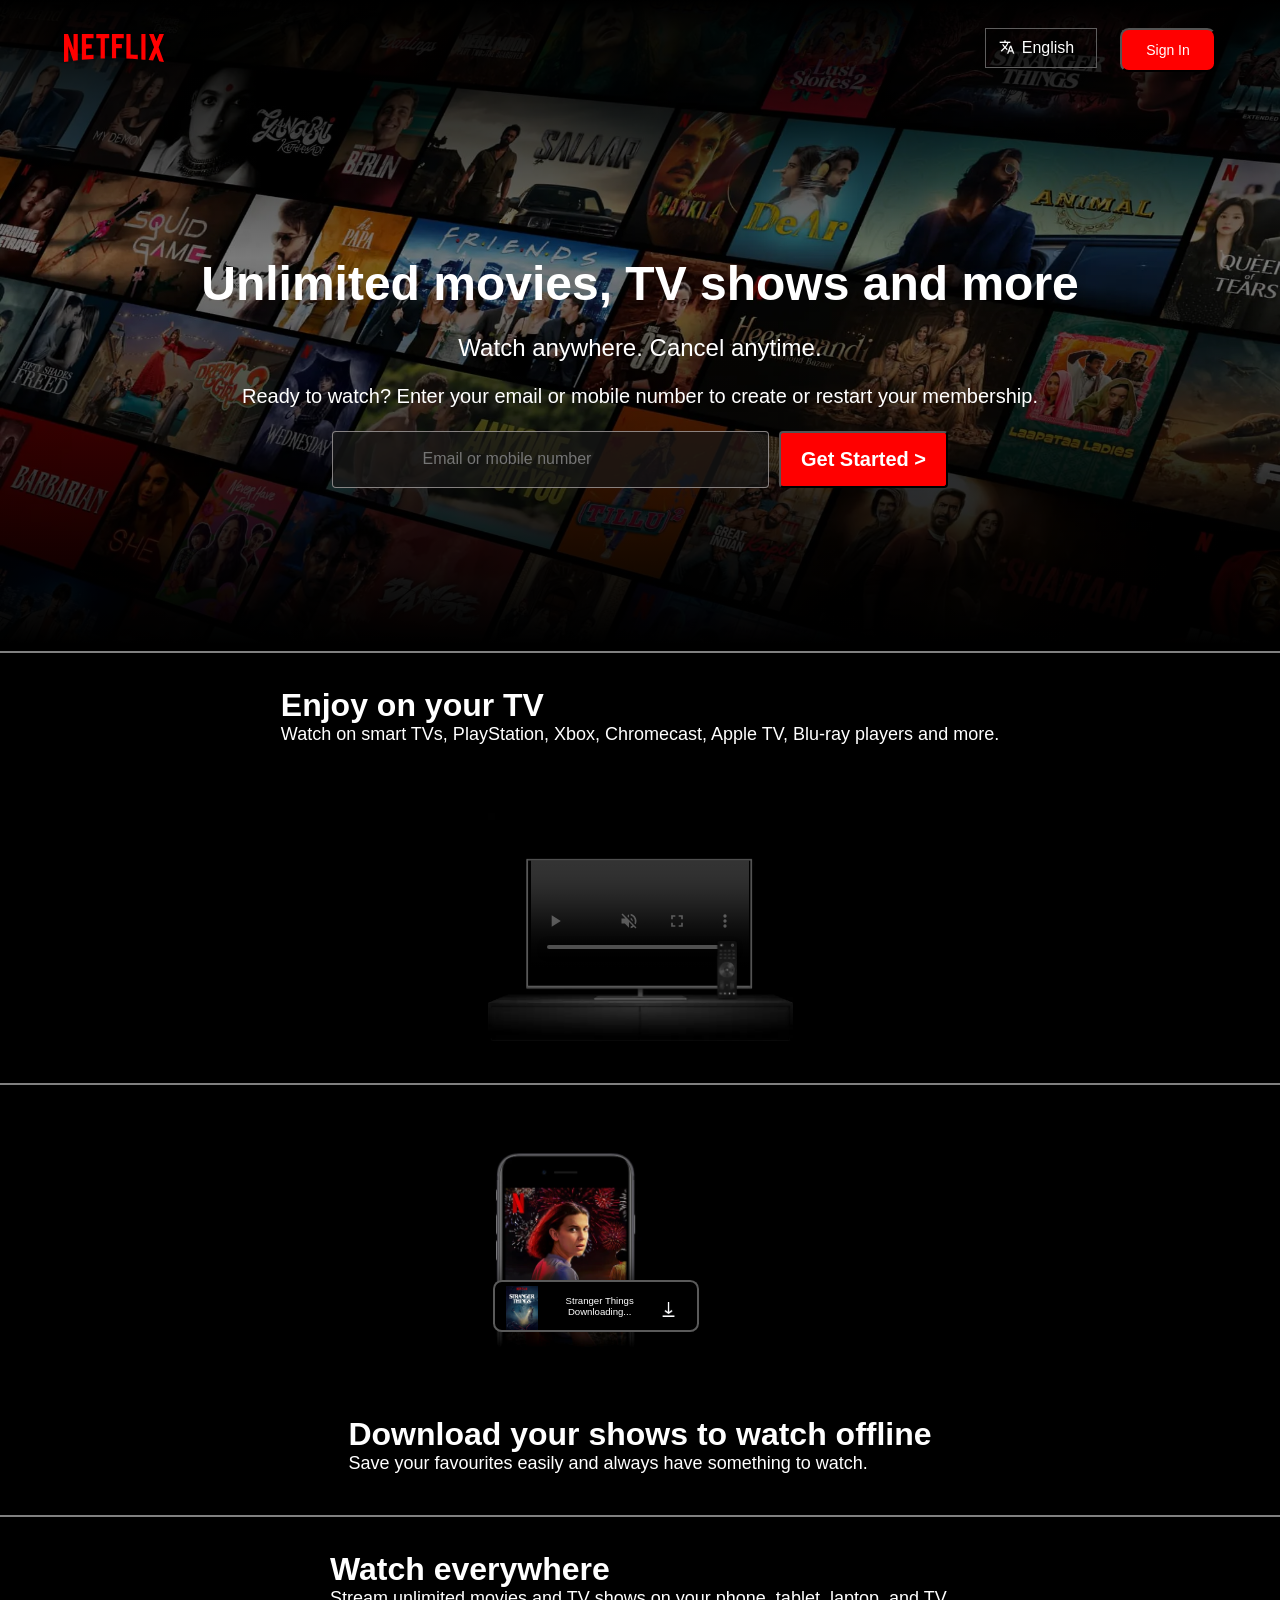
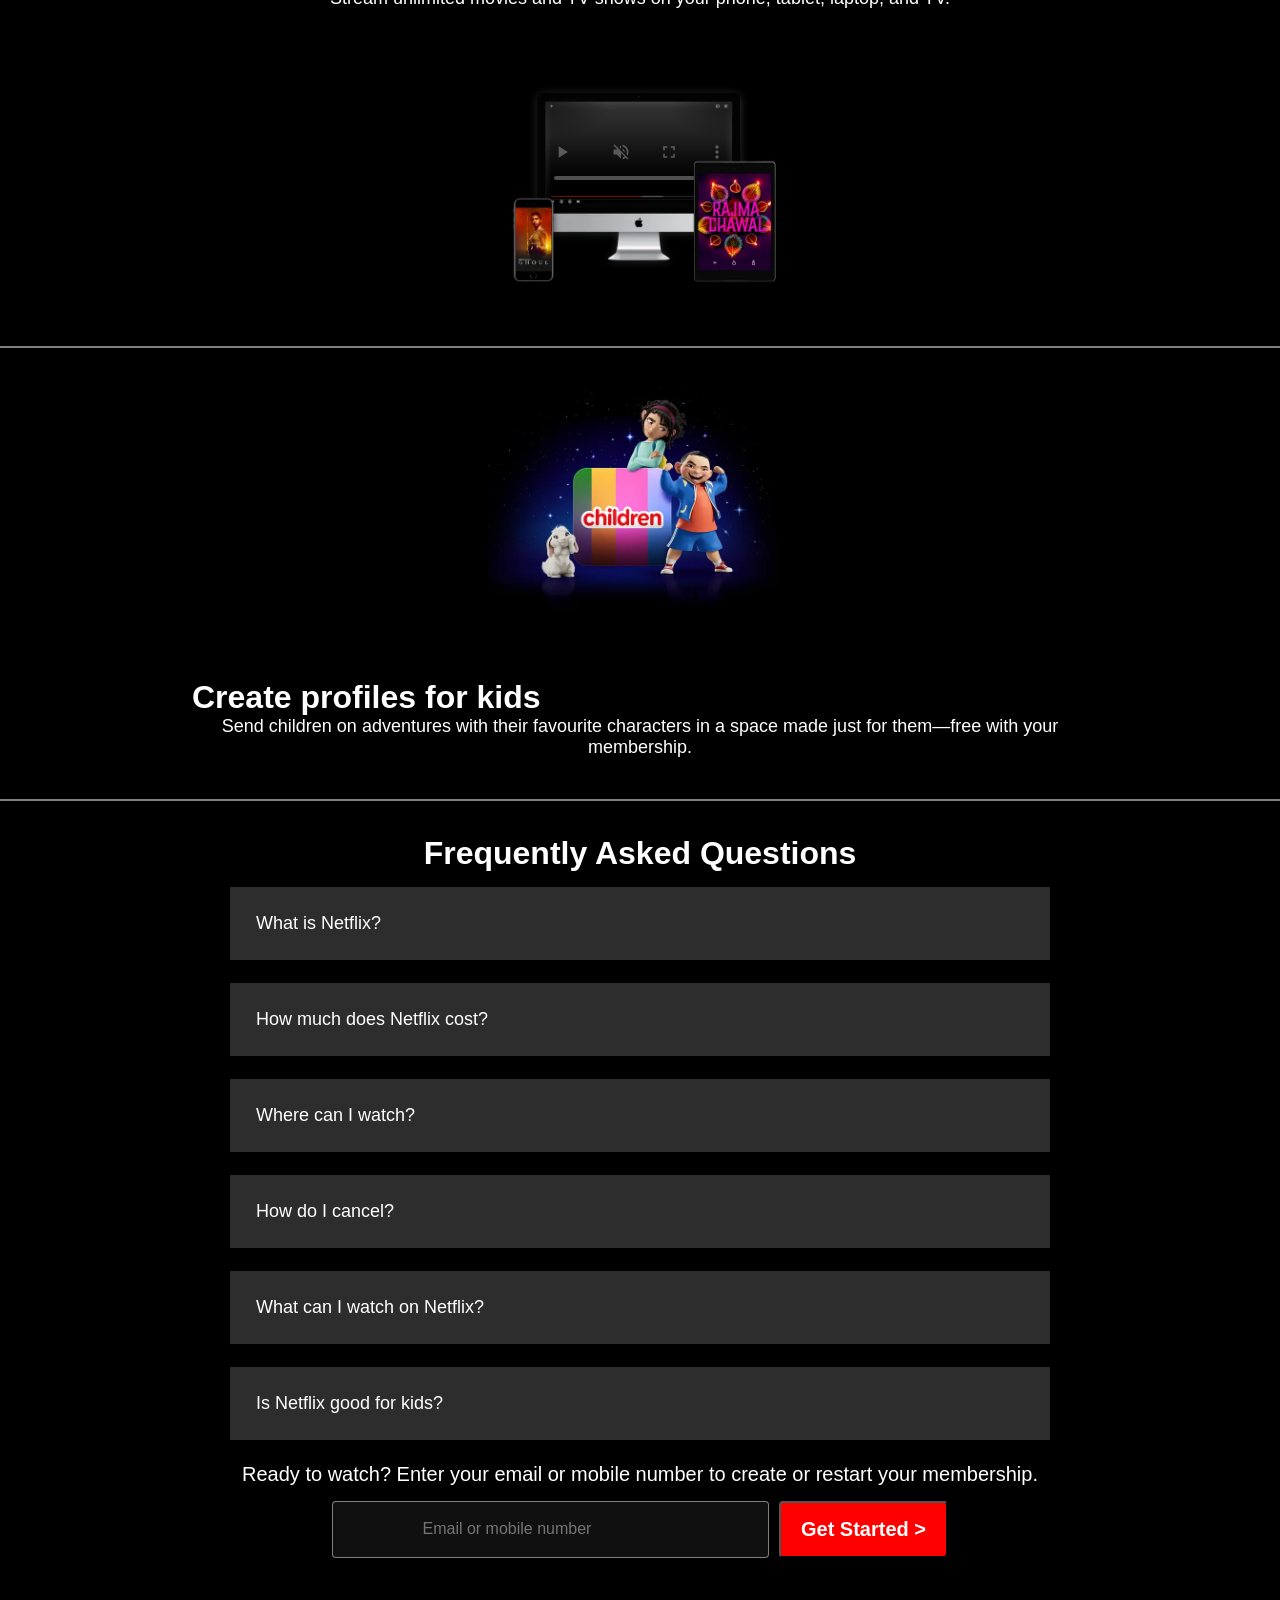
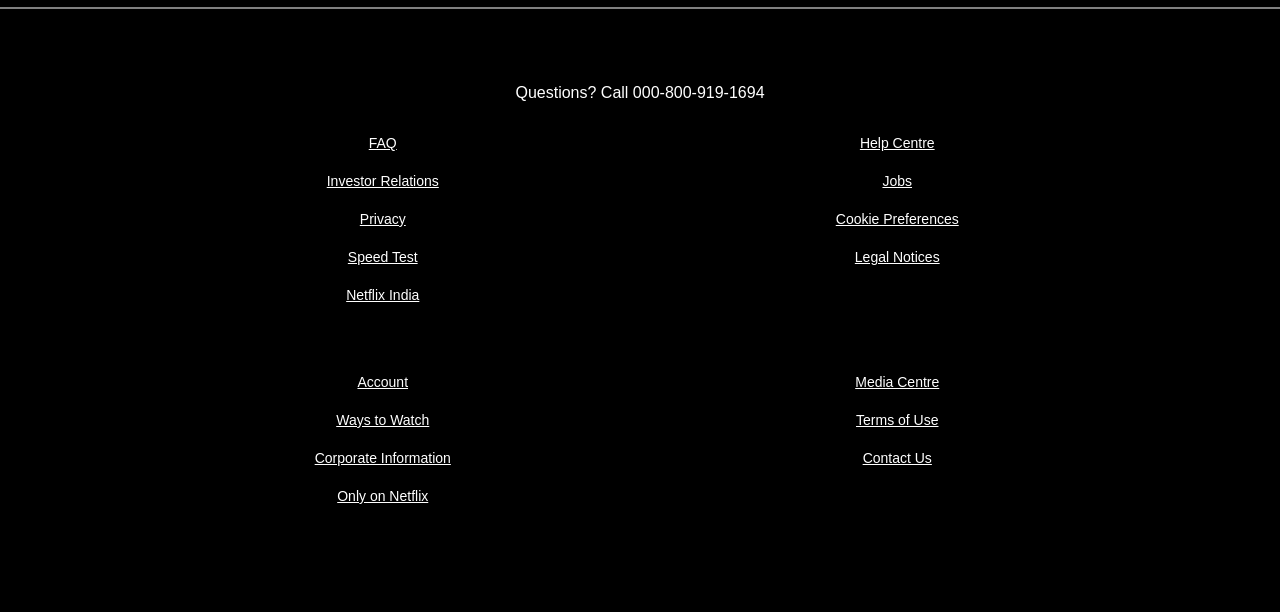
==== index.html @ 71e9e502 "Add files via upload" ====
<!DOCTYPE html>
<html lang="en">

<head>
    <meta charset="UTF-8">
    <meta http-equiv="X-UA-Compatible" content="IE=edge">
    <meta name="viewport" content="width=device-width, initial-scale=1.0">
    <link rel="stylesheet" href="style.css">
    <link rel="stylesheet" href="https://cdnjs.cloudflare.com/ajax/libs/font-awesome/6.4.2/css/all.min.css">
    <link href="https://fonts.googleapis.com/icon?family=Material+Icons" rel="stylesheet">
    <link rel="shortcut icon" href="favicon.ico">
    <title>Netflix India – Watch TV Shows Online, Watch Movies Online</title>
</head>

<body>
    <div class="main">
        <nav>
            <span><img src="images/logo.svg" alt="logo"></span>
            <div class="logo">
                <div class="translate">
                    <i class="material-icons">translate</i>
                    <div>
                        <select>
                            <option value="english">
                                English
                            </option>
                            <option value="hindi">
                                हिन्दी
                            </option>
                        </select>
                    </div>
                </div>
                <div class="btn">
                    <button>Sign In</button>
                </div>
            </div>
        </nav>
        <div class="box"></div>
        <div class="signin">
            <h1>Unlimited movies, TV shows and more</h1>
            <p>Watch anywhere. Cancel anytime.</p>
            <h3>Ready to watch? Enter your email or mobile number to create or restart your membership.</h3>
            <div class="email">
                <input type="email" name="email" placeholder="Email or mobile number"> <input class="red-btn"
                    type="submit" value="Get Started &gt;">
            </div>
        </div>
    </div>
    <div class="sep"></div>
    <section class="tv">
        <div>
            <h2>Enjoy on your TV</h2>
            <p>Watch on smart TVs, PlayStation, Xbox, Chromecast, Apple TV, Blu-ray players and more.</p>
        </div>
        <div class="animated-card">
            <img src="images/tv.webp" alt="tv"> <video src="videos/tv.mp4" controls="" autoplay="" muted
                loop=""></video>
        </div>
    </section>
    <div class="sep"></div>
    <section class="tv">
        <div class="animated-card images">
            <img src="images/mobile.webp" alt="mobile">
            <div class="stranger-things">
                <img src="images/boxshot.webp" alt="stranger-things">
                <div class="para">
                    <span>Stranger Things</span> <span>Downloading...</span>
                </div>
                <div class="gif"></div>
            </div>
        </div>
        <div>
            <h2>Download your shows to watch offline</h2>
            <p>Save your favourites easily and always have something to watch.</p>
        </div>
    </section>
    <div class="sep"></div>
    <section class="tv">
        <div>
            <h2>Watch everywhere</h2>
            <p>Stream unlimited movies and TV shows on your phone, tablet, laptop, and TV.</p>
        </div>
        <div class="animated-card devices">
            <img src="images/tv-2.webp" alt="tv"> <video src="videos/mobile.mp4" controls="" autoplay="" muted
                loop=""></video>
        </div>
    </section>
    <div class="sep"></div>
    <section class="tv">
        <div class="animated-card"><img src="images/children.webp" alt="child"></div>
        <div>
            <h2>Create profiles for kids</h2>
            <p>Send children on adventures with their favourite characters in a space made just for them—free with your
                membership.</p>
        </div>
    </section>
    <div class="sep"></div>
    <section>
        <div class="faq">
            <h2>Frequently Asked Questions</h2>
            <div class="faq-box">
                <div>
                    What is Netflix?
                </div>
            </div>
            <div class="faq-box">
                <div>
                    How much does Netflix cost?
                </div>
            </div>
            <div class="faq-box">
                <div>
                    Where can I watch?
                </div>
            </div>
            <div class="faq-box">
                <div>
                    How do I cancel?
                </div>
            </div>
            <div class="faq-box">
                <div>
                    What can I watch on Netflix?
                </div>
            </div>
            <div class="faq-box">
                <div>
                    Is Netflix good for kids?
                </div>
            </div>
            <div>
                <h3>Ready to watch? Enter your email or mobile number to create or restart your membership.</h3>
            </div>
            <div class="email">
                <input type="email" name="email" placeholder="Email or mobile number"> <input class="red-btn"
                    type="submit" value="Get Started &gt;">
            </div>
        </div>
    </section>
    <div class="sep"></div>
    <footer>
        Questions? Call 000-800-919-1694
        <div class="foot">
            <div class="grid">
                <div>
                    <a href=".grid">FAQ</a>
                </div>
                <div>
                    <a href=".grid">Investor Relations</a>
                </div>
                <div>
                    <a href=".grid">Privacy</a>
                </div>
                <div>
                    <a href=".grid">Speed Test</a>
                </div>
                <div>
                    <a href=".grid">Netflix India</a>
                </div>
            </div>
            <div class="grid">
                <div>
                    <a href=".grid">Help Centre</a>
                </div>
                <div>
                    <a href=".grid">Jobs</a>
                </div>
                <div>
                    <a href=".grid">Cookie Preferences</a>
                </div>
                <div>
                    <a href=".grid">Legal Notices</a>
                </div>
            </div>
            <div class="grid">
                <div>
                    <a href=".grid">Account</a>
                </div>
                <div>
                    <a href=".grid">Ways to Watch</a>
                </div>
                <div>
                    <a href=".grid">Corporate Information</a>
                </div>
                <div>
                    <a href=".grid">Only on Netflix</a>
                </div>
            </div>
            <div class="grid">
                <div>
                    <a href=".grid">Media Centre</a>
                </div>
                <div>
                    <a href=".grid">Terms of Use</a>
                </div>
                <div>
                    <a href=".grid">Contact Us</a>
                </div>
            </div>
        </div>
    </footer>
</body>

</html>
---- style.css ----
* {
    margin: 0;
    padding: 0;
    font-family: Netflix Sans, Helvetica Neue, Segoe UI, Roboto, Ubuntu, sans-serif;
}

body {
    color: white;
    background-color: black;
}

.main {
    background-image: linear-gradient(to top, rgb(0, 0, 0) 0, rgba(0, 0, 0, 36%) 60%, rgb(0, 0, 0) 100%), URL(images/background.webp);
    background-position: center center;
    background-size: 100% 100%;
    background-repeat: no-repeat;
    height: 644px;
    position: relative;

}

.box {
    height: 644px;
    width: 100%;
    position: absolute;
    top: 0;
}

.main img {
    width: 150px;
    color: red;
    position: relative;
    z-index: 10;
}

.logo {
    display: flex;
    gap: 23px;
    position: relative;
    z-index: 10;
}

nav {
    display: flex;
    justify-content: space-between;
    align-items: center;
    margin: auto;
    max-width: 80vw;
    height: 100px;
}

.translate {
    display: flex;
    justify-content: center;
    align-items: center;
    border: 1px solid #5f5e5e;
    line-height: 1.25rem;
    width: 6.845rem;
    height: 2.43rem;
}

.material-icons {
    color: white;
    font-size: 16px !important;
    position: absolute;
    top: 11px;
    right: 201px;
}

.fa {
    color: white;
    font-size: 12px;
    position: relative;
    top: -1px;
    right: 13px;

}

select {
    border: none;
    background-color: rgba(0, 0, 0, 0);
    color: white;
    -webkit-appearance: none;
    -moz-appearance: none;
    text-indent: 1px;
    text-overflow: '';
    font-size: 1rem;
    padding: 0.375rem 1.5rem 0.375rem 2.25rem;
    line-height: 1.55rem;
}

option {
    color: black;
}

button {
    color: white;
    background-color: red;
    line-height: 0.56rem;
    padding: 16px 4px;
    width: 6rem;
    border-radius: 0.55rem;
    font-size: 0.875rem;
    font-weight: 500;
}

.red-btn {
    background-color: red;
    color: white;
    padding: 3px 24px;
    font-size: 22px;
    border-radius: 4px;
    font-weight: 600;
}

.signin {
    text-align: center;
    height: calc(100% - 100px);
    display: flex;
    align-items: center;
    flex-direction: column;
    justify-content: center;
    color: white;
    gap: 23px;
    padding: 0 30px;

}

.signin h1 {
    font-weight: bolder;
    font-size: 48px;
    font-weight: 700;
}

.signin p {
    font-weight: 400;
    font-size: 24px;
}

.signin h3,
.faq h3 {
    font-weight: 400;
    font-size: 20px;
}

.email {
    display: flex;
    gap: 10px;
    position: relative;
    z-index: 10;
}

input[type="email"] {
    padding: 7px 101px 8px 14px;
    color: white;
    font-size: 1rem;
    border-radius: 4px;
    background-color: rgba(23, 23, 23, 0.7);
    border: 1px solid rgba(246, 238, 238, 0.5);
    line-height: 2.5;
    width: 20rem;
}

.sep {
    height: 7px;
    border-bottom: 2px solid gray;
    position: relative;
    z-index: 20;
    width: 100%;
}

.tv {
    height: calc(100%-100px);
    display: flex;
    justify-content: center;
    align-items: center;
    max-width: 70vw;
    margin: auto;
}

.tv>div {
    display: flex;
    justify-content: center;
    align-items: flex-start;
    flex-direction: column;
    padding: 34px 0;
    background-color: black;
}

.tv h2 {
    font-size: 48px;
    font-weight: bolder;
}

.tv p {
    font-size: 28px;
}

.animated-card {
    position: relative;
    display: flex;
}

.animated-card img {
    position: relative;
    width: 455px;
    z-index: 10;
}

video {
    position: absolute;
    width: 399px;
    top: 52px;
    left: 55px;
}

.devices video {
    position: absolute;
    width: 296px;
    top: 51px;
    left: 75px
}

.images {
    display: flex;
    width: 455px;
    background-color: white;
    position: relative;
}

.stranger-things {
    display: flex;
    background-color: black;
    height: 3.5rem;
    width: 50%;
    position: absolute;
    bottom: 32px;
    left: 105px;
    z-index: 10;
    overflow: hidden;
    border: 2px solid rgba(128, 128, 128, 0.7);
    box-shadow: 0 0 2em 0 rgb(0 0 0);
    border-radius: 0.55rem;
    padding: 0.25rem 0.65rem;
}

.stranger-things img {
    width: 3rem;
    height: 4rem;
    object-fit: contain;
    text-align: left;
    margin-right: 10px;
}

.stranger-things .para {
    width: 8rem;
    display: flex;
    color: white;
    font-size: 0.8rem;
    flex-direction: column;
    justify-content: center;
}

.gif {
    background: url(images/download-icon.gif) no-repeat center center;
    width: 3rem;
    height: 4rem;
    background-size: 100%;
}

.faq {
    text-align: center;
    margin: 0 0 0.5rem 0;
    display: flex;
    flex-direction: column;
    justify-content: center;
    align-items: center;
    background-color: black;
    color: white;
    padding: 34px;
    gap: 15px;
}

.faq h2 {
    font-size: 48px;
}

.faq-box {
    display: flex;
    margin: 0 0 0.5rem 0;
    border: 2px solid #2d2d2d;
    background-color: #2d2d2d;
    width: 60rem;
    color: white;
    padding: 24px;
    justify-content: space-between;
    align-items: center;
    transition: all 1s ease out;
    font-size: 24px;
}

.fa-plus {
    font-size: 30px;
    font-weight: 100 !important;
}

.faq-box:hover {
    background-color: #414141;
}

footer {
    color: white;
    max-width: 60vw;
    margin: auto;
    padding: 60px;
}

.foot {
    display: grid;
    grid-template-columns: 1fr 1fr 1fr 1fr;
}

footer a {
    color: white;
}

.grid {
    display: flex;
    flex-direction: column;
    padding: 32px 0;
    gap: 20px;
}

@media screen and (max-width: 465px) {
    input[type="email"] {
        width: 12rem;
    }

    .main {
        padding-bottom: 40px;
    }

    .main img {
        padding-right: 53px;
    }

    nav {
        flex-wrap: wrap;
        justify-content: center;
    }

    button {
        width: 4.5rem;
        padding: 10px 5px;
        font-size: 0.775rem;
    }

    .material-icons {
        top: 7px;
        right: 116px;
    }

    select {
        padding: 1.275rem 0 0.5rem 0.25rem;
        line-height: 0;
    }

    .translate {
        padding: 1px 2px 2px 5px;
        width: 2.845rem;
        height: 1.45rem;
    }
}

@media screen and (max-width: 1300px) {
    * {
        text-align: center;
    }

    nav {
        max-width: 90vw;
    }

    .main img {
        width: 100px;
    }

    .red-btn {
        font-size: 20px;
        padding: 8px 20px;
    }

    .tv,
    .email {
        flex-wrap: wrap;
        justify-content: center;
    }

    .animated-card img {
        width: 305px;
    }

    .tv h2,
    h1 {
        font-size: 32px;
    }

    .tv p {
        font-size: 18px;
    }

    .faq-box {
        max-width: 60vw;
        font-size: 18px;
    }

    .stranger-things {
        bottom: 50px;
        left: 80px;
        height: 2.5rem;
        width: 40%;
    }

    .stranger-things img {
        height: 2.8rem;
        width: 2.8rem;
    }

    .gif {
        height: 3rem;
    }

    .stranger-things .para {
        font-size: 0.6rem;
        white-space: nowrap;
    }

    video {
        width: 218px;
        top: 81px;
        left: 43px;
    }

    .devices video {
        width: 203px;
        top: 55px;
        left: 50px;
    }

    .faq h2 {
        text-align: center;
        font-size: 32px;
    }

    footer {
        max-width: 80vw;
        padding: 75px 0;
    }

    .foot {
        display: grid;
        grid-template-columns: 1fr 1fr;
        gap: 5px;
    }

    footer a {
        font-size: 14px;
        color: white;
    }


}
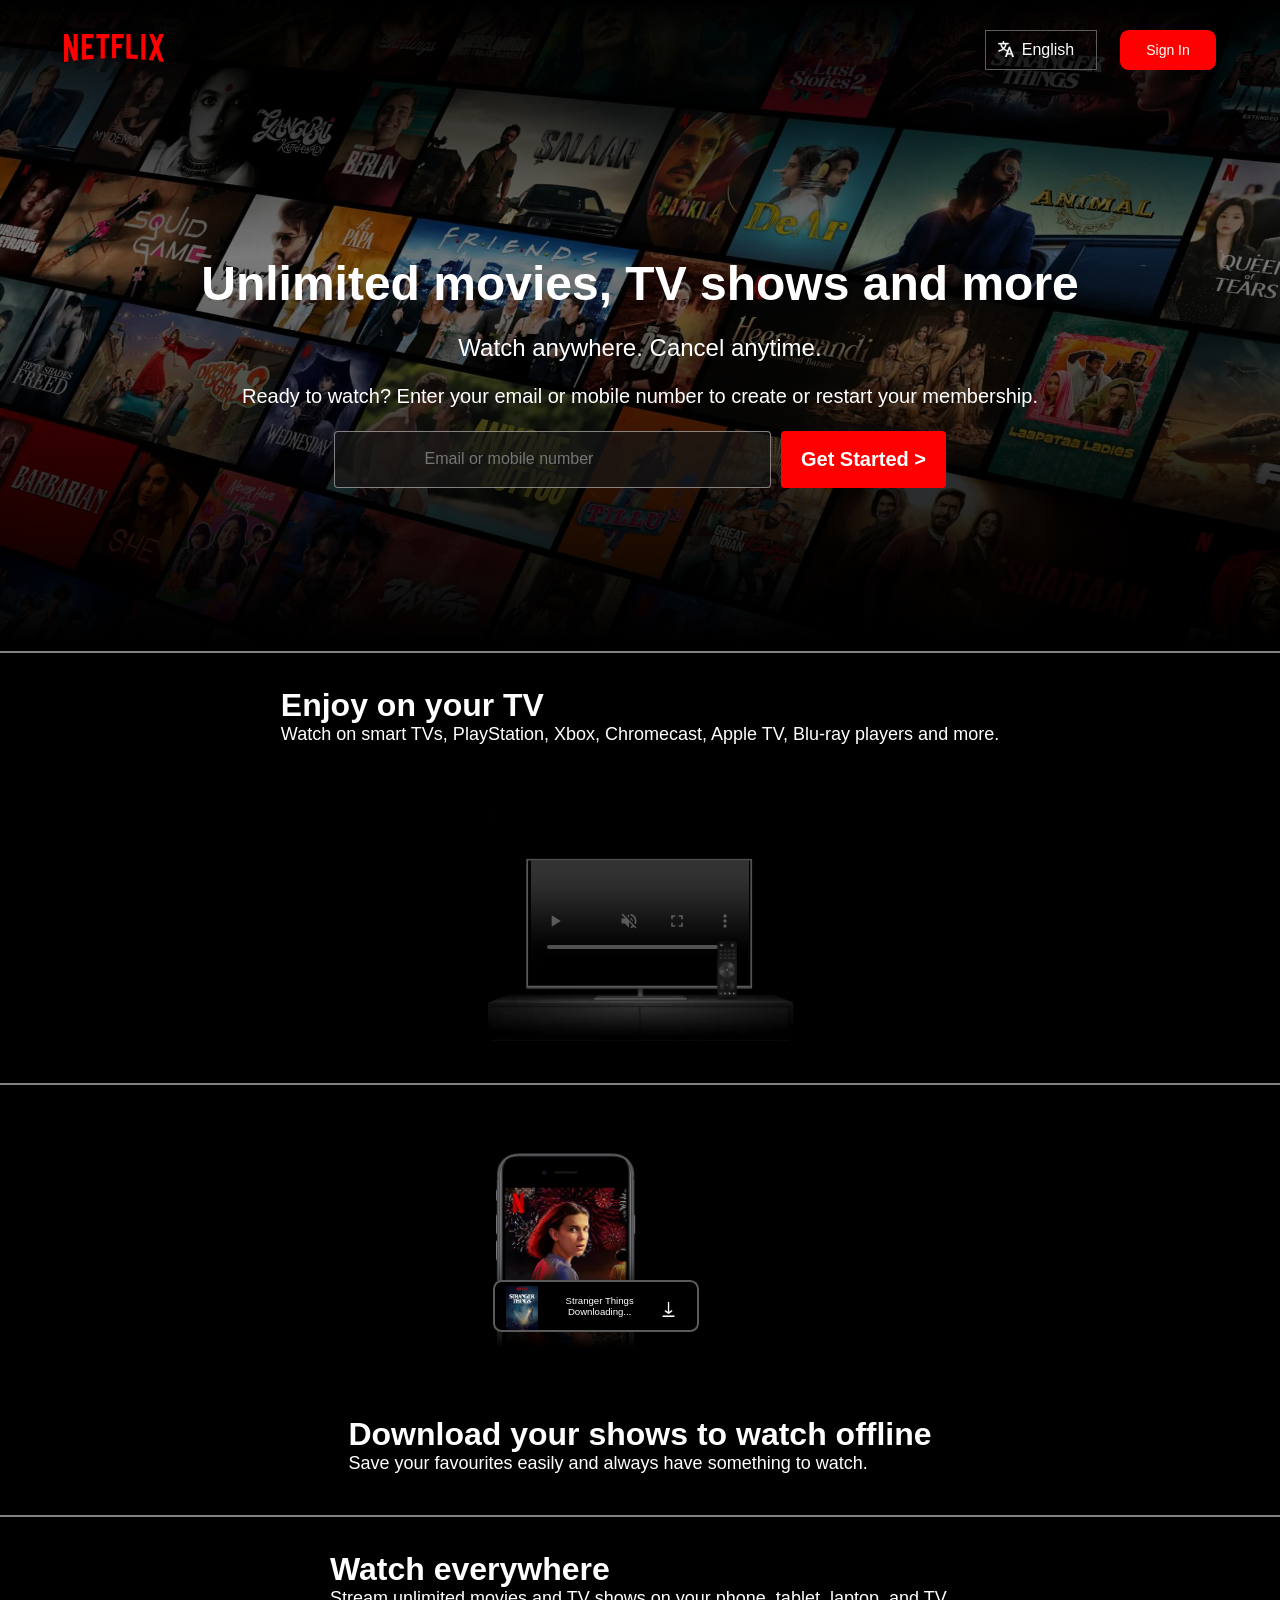
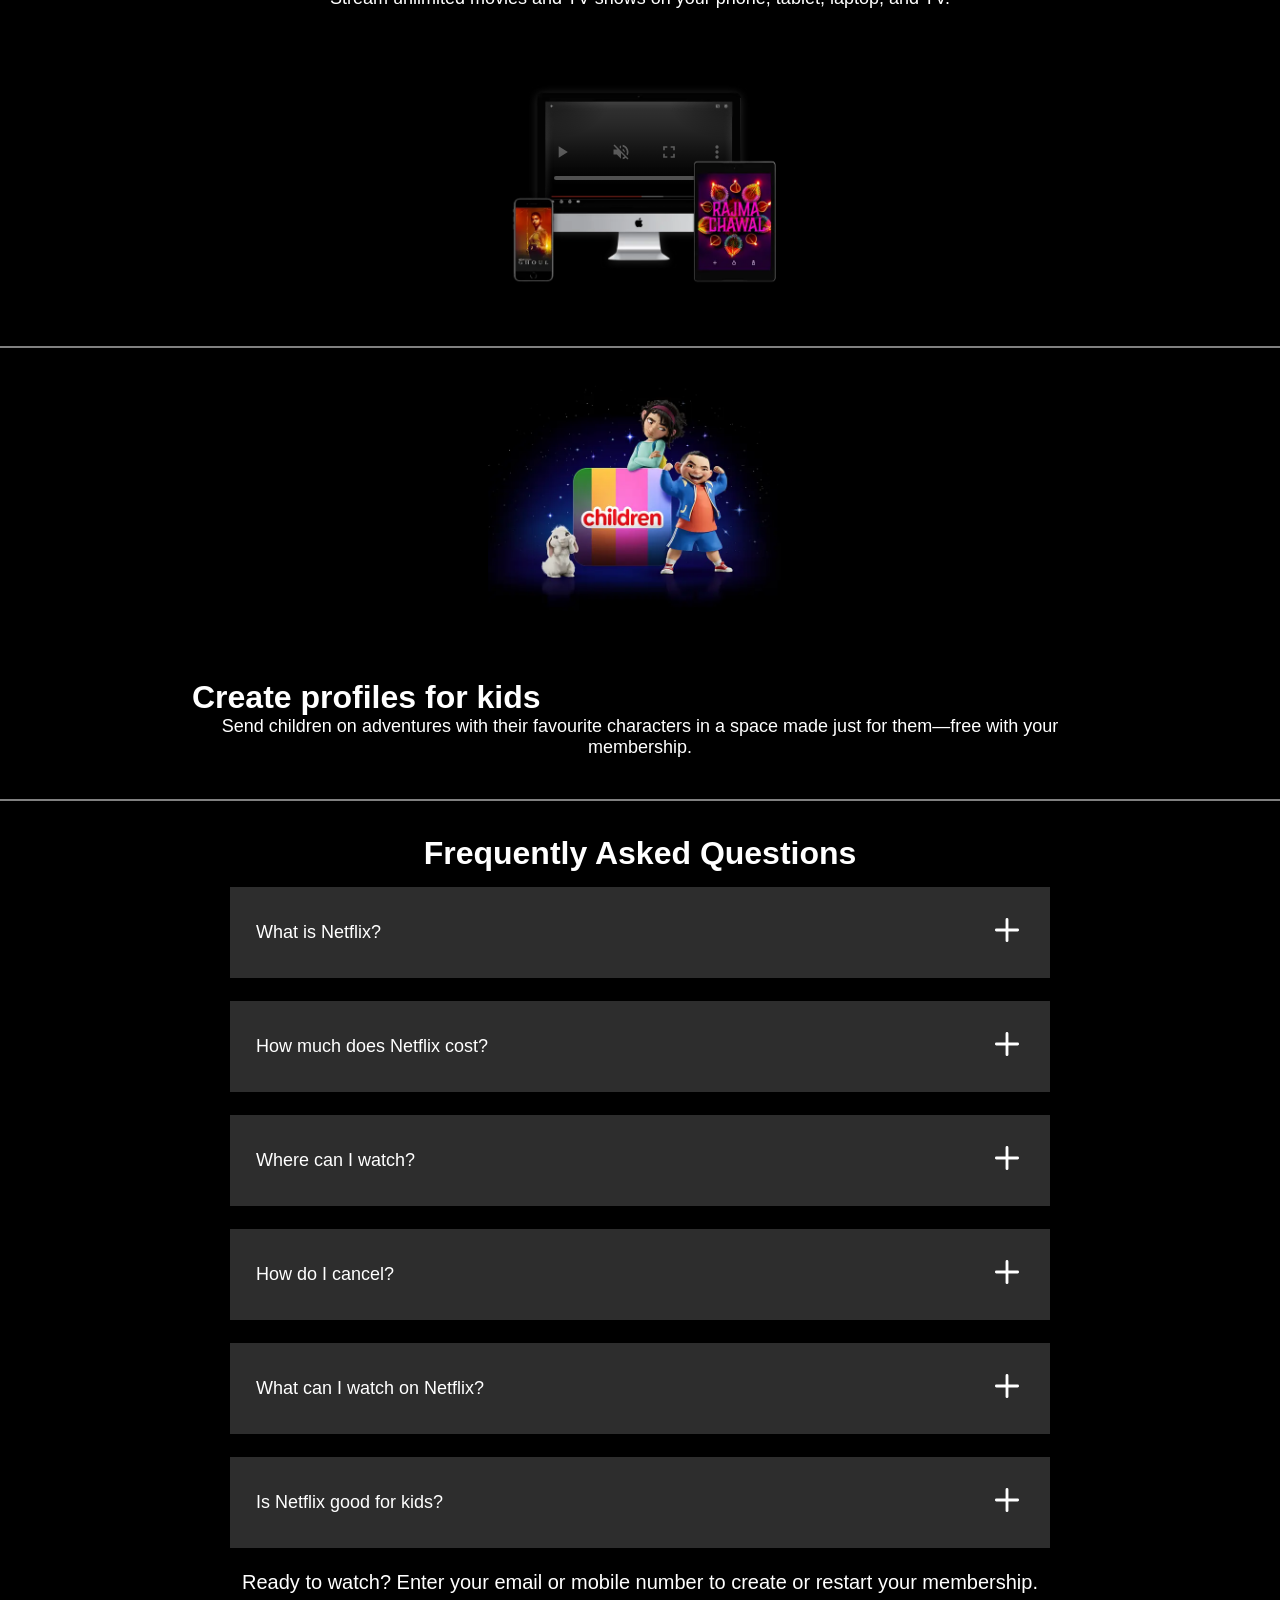
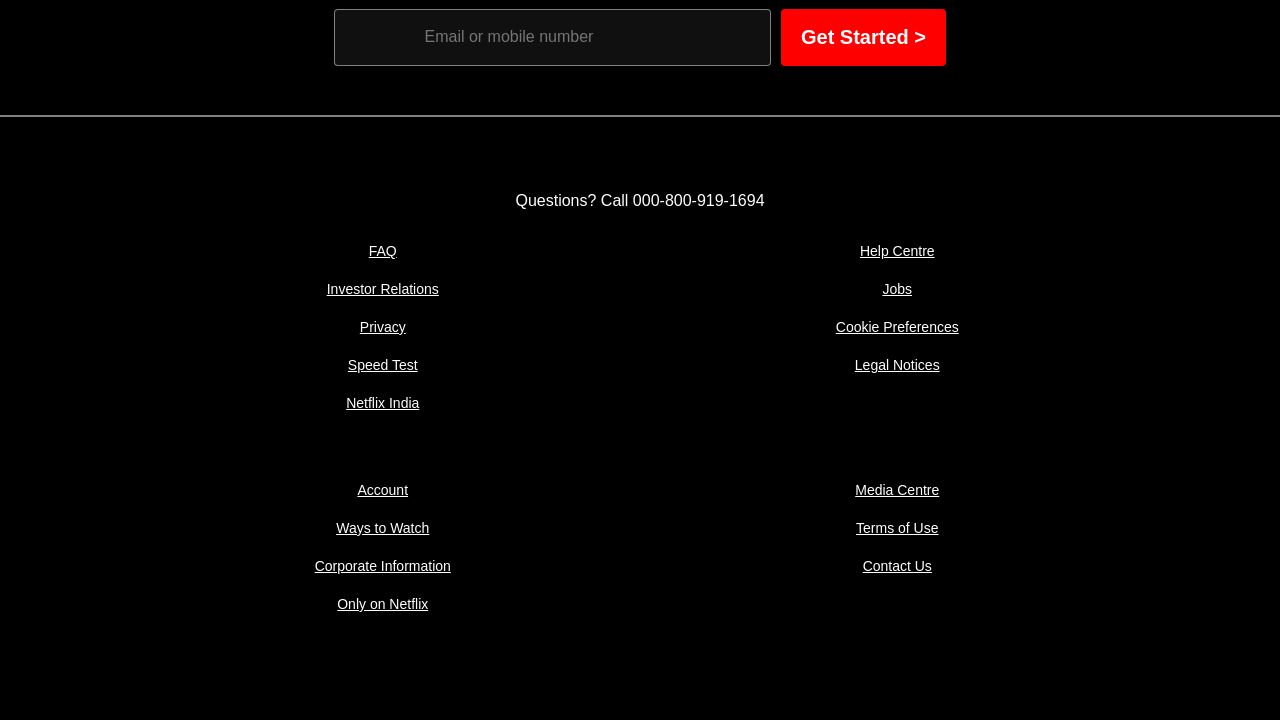
==== commit 48973c10: "Add files via upload" ====
--- a/index.html
+++ b/index.html
@@ -6,8 +6,6 @@
     <meta http-equiv="X-UA-Compatible" content="IE=edge">
     <meta name="viewport" content="width=device-width, initial-scale=1.0">
     <link rel="stylesheet" href="style.css">
-    <link rel="stylesheet" href="https://cdnjs.cloudflare.com/ajax/libs/font-awesome/6.4.2/css/all.min.css">
-    <link href="https://fonts.googleapis.com/icon?family=Material+Icons" rel="stylesheet">
     <link rel="shortcut icon" href="favicon.ico">
     <title>Netflix India – Watch TV Shows Online, Watch Movies Online</title>
 </head>
@@ -15,10 +13,10 @@
 <body>
     <div class="main">
         <nav>
-            <span><img src="images/logo.svg" alt="logo"></span>
+            <span class="log"><img src="images/logo.svg" alt="logo"></span>
             <div class="logo">
                 <div class="translate">
-                    <i class="material-icons">translate</i>
+                    <span class="trans"><img src="images/translate.svg" alt="translate"></span>
                     <div>
                         <select>
                             <option value="english">
@@ -102,31 +100,49 @@
                 <div>
                     What is Netflix?
                 </div>
+                <span>
+                    <img src="images/plus.svg" alt="plus">
+                </span>
             </div>
             <div class="faq-box">
                 <div>
                     How much does Netflix cost?
                 </div>
+                <span>
+                    <img src="images/plus.svg" alt="plus">
+                </span>
             </div>
             <div class="faq-box">
                 <div>
                     Where can I watch?
                 </div>
+                <span>
+                    <img src="images/plus.svg" alt="plus">
+                </span>
             </div>
             <div class="faq-box">
                 <div>
                     How do I cancel?
                 </div>
+                <span>
+                    <img src="images/plus.svg" alt="plus">
+                </span>
             </div>
             <div class="faq-box">
                 <div>
                     What can I watch on Netflix?
                 </div>
+                <span>
+                    <img src="images/plus.svg" alt="plus">
+                </span>
             </div>
             <div class="faq-box">
                 <div>
                     Is Netflix good for kids?
                 </div>
+                <span>
+                    <img src="images/plus.svg" alt="plus">
+                </span>
             </div>
             <div>
                 <h3>Ready to watch? Enter your email or mobile number to create or restart your membership.</h3>
--- a/style.css
+++ b/style.css
@@ -26,7 +26,7 @@
     top: 0;
 }
 
-.main img {
+.main .log img {
     width: 150px;
     color: red;
     position: relative;
@@ -59,22 +59,14 @@
     height: 2.43rem;
 }
 
-.material-icons {
-    color: white;
-    font-size: 16px !important;
+.trans {
+    color: white;
+    width: 18px !important;
     position: absolute;
     top: 11px;
     right: 201px;
 }
 
-.fa {
-    color: white;
-    font-size: 12px;
-    position: relative;
-    top: -1px;
-    right: 13px;
-
-}
 
 select {
     border: none;
@@ -102,6 +94,7 @@
     border-radius: 0.55rem;
     font-size: 0.875rem;
     font-weight: 500;
+    border:none;
 }
 
 .red-btn {
@@ -111,6 +104,7 @@
     font-size: 22px;
     border-radius: 4px;
     font-weight: 600;
+    border: none;
 }
 
 .signin {
@@ -298,11 +292,7 @@
     transition: all 1s ease out;
     font-size: 24px;
 }
-
-.fa-plus {
-    font-size: 30px;
-    font-weight: 100 !important;
-}
+   
 
 .faq-box:hover {
     background-color: #414141;
@@ -340,7 +330,7 @@
         padding-bottom: 40px;
     }
 
-    .main img {
+    .main .log img {
         padding-right: 53px;
     }
 
@@ -353,11 +343,7 @@
         width: 4.5rem;
         padding: 10px 5px;
         font-size: 0.775rem;
-    }
-
-    .material-icons {
-        top: 7px;
-        right: 116px;
+        border:none;
     }
 
     select {
@@ -367,8 +353,12 @@
 
     .translate {
         padding: 1px 2px 2px 5px;
-        width: 2.845rem;
+        width: 1.845rem;
         height: 1.45rem;
+    }
+    .trans {
+        top: 9px;
+    right: 107px;
     }
 }
 
@@ -381,7 +371,7 @@
         max-width: 90vw;
     }
 
-    .main img {
+    .main .log img{
         width: 100px;
     }
 
